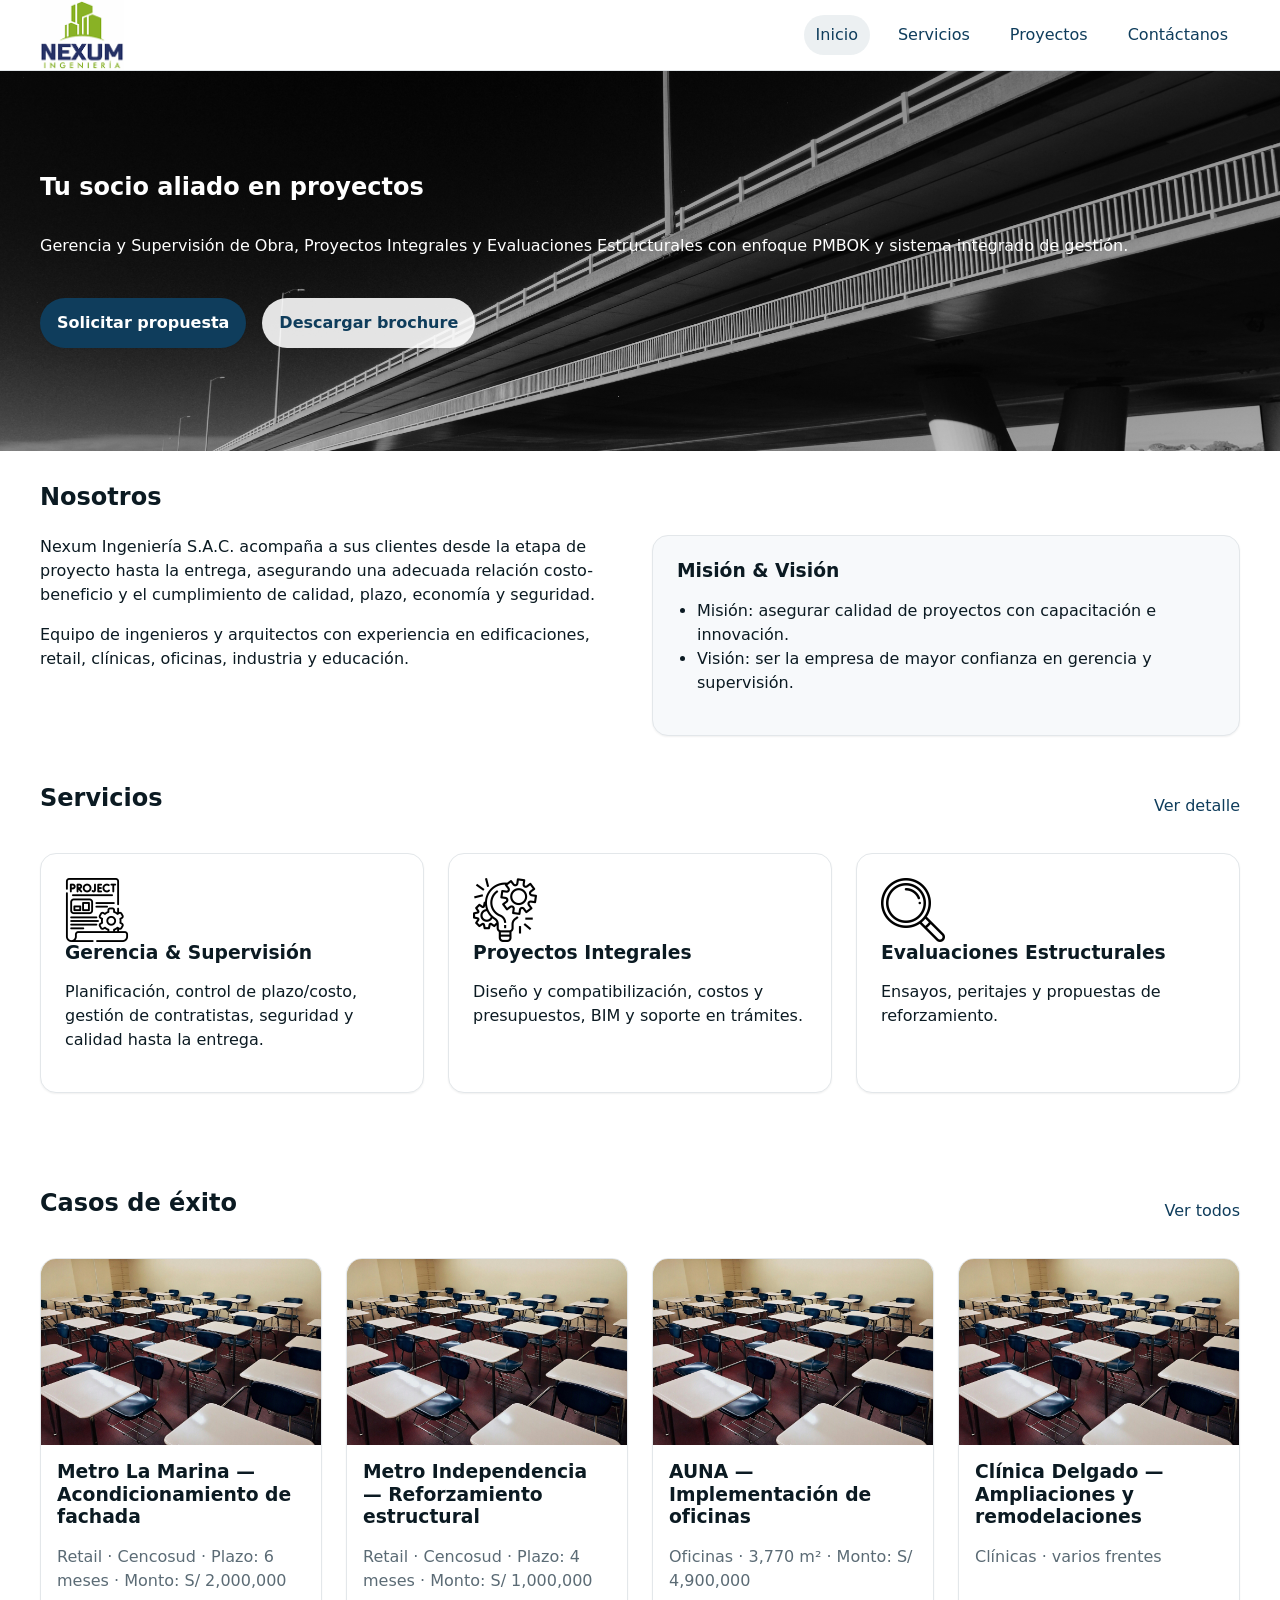
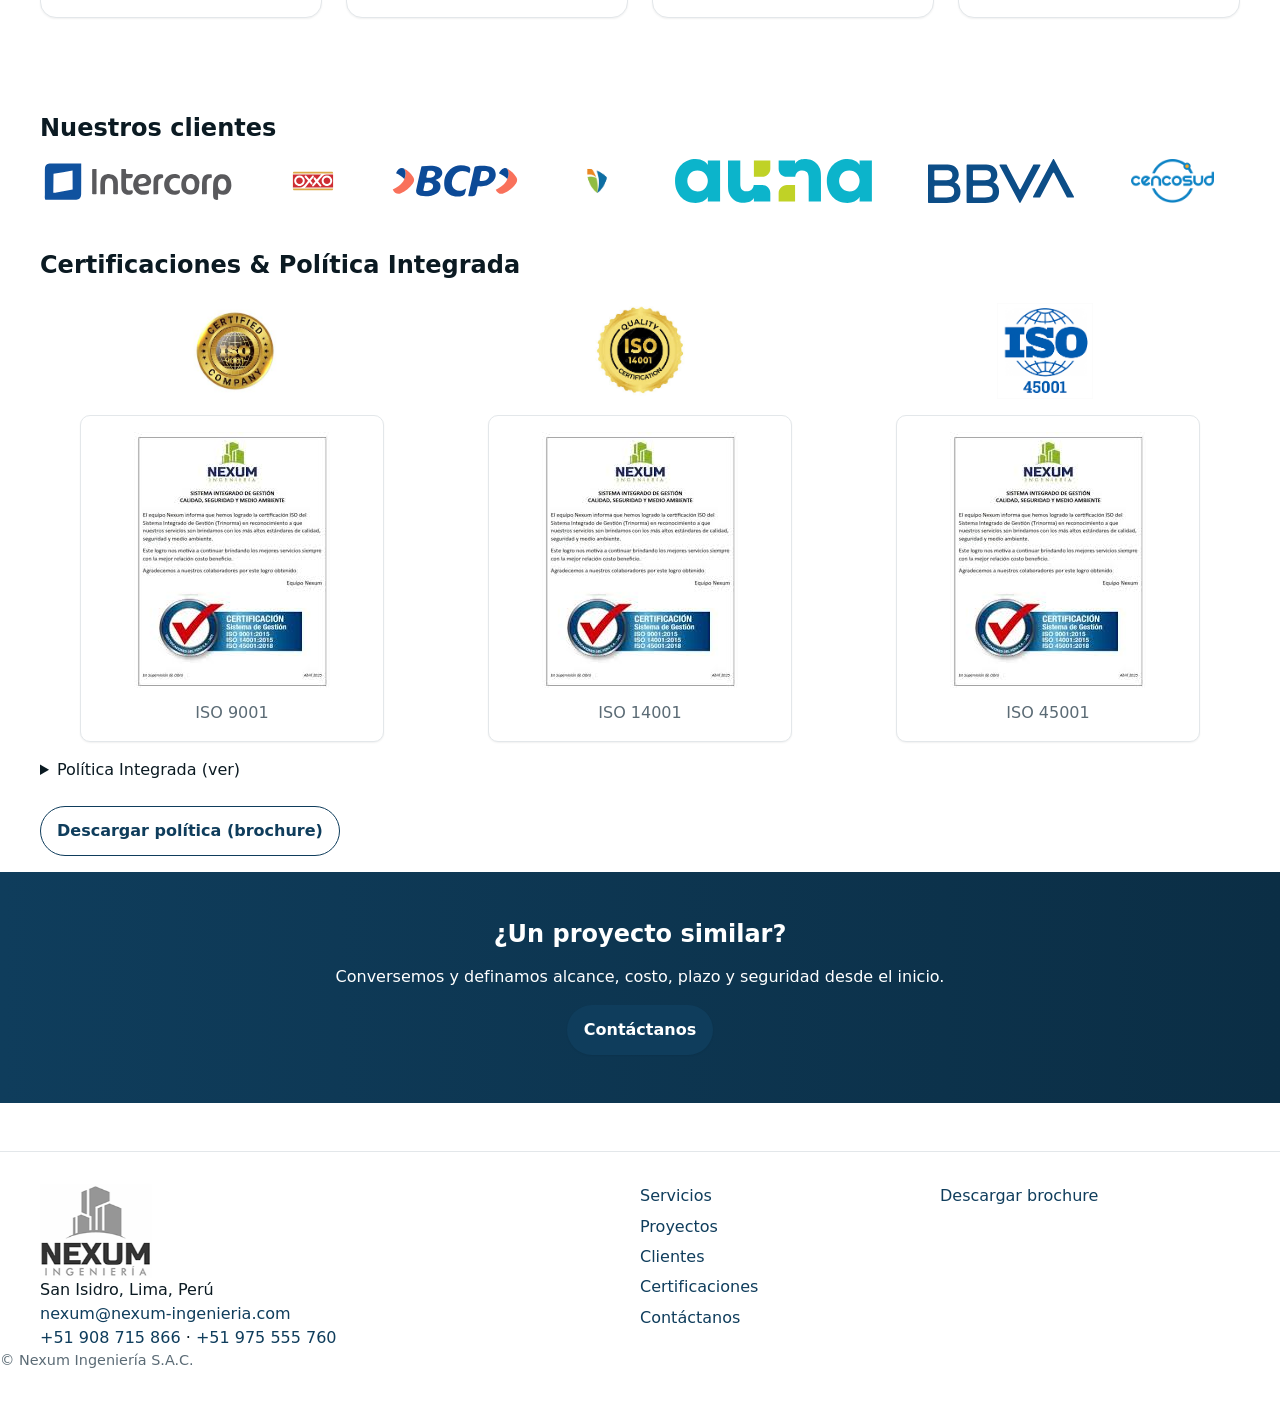
==== index.html @ af21a7df "version 1.0" ====
<!DOCTYPE html>
<html lang="es">
  <head>
    <meta charset="utf-8" />
    <title>
      Nexum Ingeniería | Gerencia de Proyectos y Supervisión de Obra
    </title>
    <meta name="viewport" content="width=device-width, initial-scale=1" />
    <meta
      name="description"
      content="Gerencia y Supervisión de Obra, Proyectos Integrales y Evaluaciones Estructurales. ISO 9001, 14001 y 45001."
    />
    <link rel="preload" href="assets/brand/logo-nexum.png" as="image" />
    <link rel="icon" href="assets/brand/logo_ico.png" type="image/png">
    <link rel="stylesheet" href="css/styles.css" />
  </head>
  <body>
    <!-- Header -->
    <header class="site-header">
      <div class="container flex flex--between flex--center">
        <a class="brand" href="index.html" aria-label="Inicio Nexum">
          <img
            src="assets/brand/logo-nexum.png"
            alt="Nexum Ingeniería"
            width="132"
            height="48"
            decoding="async"
          />
        </a>
        <button
          class="nav-toggle"
          aria-expanded="false"
          aria-controls="primary-nav"
          aria-label="Abrir menú"
        >
          <span class="nav-toggle__bar" aria-hidden="true"></span>
        </button>
        <nav id="primary-nav" class="site-nav" aria-label="Principal">
          <a href="index.html" aria-current="page">Inicio</a>
          <a href="pages/servicios.html">Servicios</a>
          <a href="pages/proyectos.html">Proyectos</a>
          <a class="cta" href="pages/contactanos.html">Contáctanos</a>
        </nav>
      </div>
    </header>

    <!-- HERO -->
    <section
      class="hero"
      style="--hero-bg: url('../assets/hero/obra-en-progreso-1920x1080.jpg')"
    >
      <div class="container hero__content">
        <h1>Tu socio aliado en proyectos</h1>
        <p>
          Gerencia y Supervisión de Obra, Proyectos Integrales y Evaluaciones
          Estructurales con enfoque PMBOK y sistema integrado de gestión.
        </p>
        <div class="hero__ctas flex flex--gap">
          <a
            class="btn primary"
            href="pages/contactanos.html"
            data-track="cta-contacto"
            >Solicitar propuesta</a
          >
          <a
            class="btn ghost"
            href="assets/brochure/Nexum_Brochure_2025.pdf"
            target="_blank"
            rel="noopener"
            >Descargar brochure</a
          >
        </div>
      </div>
    </section>

    <!-- NOSOTROS -->
    <section id="nosotros" class="container flow">
      <header class="section-hd"><h2>Nosotros</h2></header>
      <div class="grid grid--2 grid--sm-1 grid--gap">
        <article>
          <p>
            Nexum Ingeniería S.A.C. acompaña a sus clientes desde la etapa de
            proyecto hasta la entrega, asegurando una adecuada relación
            costo-beneficio y el cumplimiento de calidad, plazo, economía y
            seguridad.
          </p>
          <p>
            Equipo de ingenieros y arquitectos con experiencia en edificaciones,
            retail, clínicas, oficinas, industria y educación.
          </p>
        </article>
        <aside class="card soft">
          <h3>Misión & Visión</h3>
          <ul class="bullets">
            <li>
              Misión: asegurar calidad de proyectos con capacitación e
              innovación.
            </li>
            <li>
              Visión: ser la empresa de mayor confianza en gerencia y
              supervisión.
            </li>
          </ul>
        </aside>
      </div>
    </section>

    <!-- SERVICIOS -->
    <section class="services-summary">
      <div class="container">
        <header class="section-hd flex flex--between flex--center">
          <h2>Servicios</h2>
          <a class="more" href="pages/servicios.html">Ver detalle</a>
        </header>
        <div class="grid grid--cards-3 grid--gap">
          <article class="card">
            <img
              src="assets/icons/gerencia.png"
              alt=""
              width="64"
              height="64"
              loading="lazy"
              decoding="async"
            />
            <h3>Gerencia & Supervisión</h3>
            <p>
              Planificación, control de plazo/costo, gestión de contratistas,
              seguridad y calidad hasta la entrega.
            </p>
          </article>
          <article class="card">
            <img
              src="assets/icons/integrales.png"
              alt=""
              width="64"
              height="64"
              loading="lazy"
              decoding="async"
            />
            <h3>Proyectos Integrales</h3>
            <p>
              Diseño y compatibilización, costos y presupuestos, BIM y soporte
              en trámites.
            </p>
          </article>
          <article class="card">
            <img
              src="assets/icons/evaluaciones.png"
              alt=""
              width="64"
              height="64"
              loading="lazy"
              decoding="async"
            />
            <h3>Evaluaciones Estructurales</h3>
            <p>Ensayos, peritajes y propuestas de reforzamiento.</p>
          </article>
        </div>
      </div>
    </section>

    <!-- PROYECTOS DESTACADOS -->
    <section class="featured-projects">
      <div class="container">
        <header class="section-hd flex flex--between flex--center">
          <h2>Casos de éxito</h2>
          <a class="more" href="pages/proyectos.html">Ver todos</a>
        </header>
        <div
          class="grid grid--tiles-4 grid--sm-1 grid--gap"
          data-gallery="destacados"
        >
          <article class="tile">
            <img
              src="assets/proyectos/retail/metro-la-marina-1200x800.jpg"
              alt="Metro La Marina — Acondicionamiento de fachada (Cencosud)"
              loading="lazy"
              decoding="async"
            />
            <h3>Metro La Marina — Acondicionamiento de fachada</h3>
            <p>Retail · Cencosud · Plazo: 6 meses · Monto: S/ 2,000,000</p>
          </article>
          <article class="tile">
            <img
              src="assets/proyectos/retail/metro-independencia-1200x800.jpg"
              alt="Metro Independencia — Reforzamiento estructural (Cencosud)"
              loading="lazy"
              decoding="async"
            />
            <h3>Metro Independencia — Reforzamiento estructural</h3>
            <p>Retail · Cencosud · Plazo: 4 meses · Monto: S/ 1,000,000</p>
          </article>
          <article class="tile">
            <img
              src="assets/proyectos/oficinas/auna-multi-3770m2-1200x800.jpg"
              alt="AUNA — Implementación de oficinas, 3,770 m²"
              loading="lazy"
              decoding="async"
            />
            <h3>AUNA — Implementación de oficinas</h3>
            <p>Oficinas · 3,770 m² · Monto: S/ 4,900,000</p>
          </article>
          <article class="tile">
            <img
              src="assets/proyectos/clinicas/delgado-emergencia-1200x800.jpg"
              alt="Clínica Delgado — Ampliaciones y remodelaciones"
              loading="lazy"
              decoding="async"
            />
            <h3>Clínica Delgado — Ampliaciones y remodelaciones</h3>
            <p>Clínicas · varios frentes</p>
          </article>
        </div>
      </div>
    </section>

    <!-- CLIENTES -->
    <section id="clientes" class="clients">
      <div class="container">
        <h2>Nuestros clientes</h2>
        <div
          class="clients-rail"
          data-carousel="clients"
          aria-label="Carrusel de clientes"
        >
          <img
            src="assets/logos/intercorp.svg"
            alt="Intercorp"
            loading="lazy"
          />
          <img src="assets/logos/oxxo.svg" alt="OXXO" loading="lazy" />
          <img src="assets/logos/bcp.svg" alt="BCP" loading="lazy" />
          <img
            src="assets/logos/innova.png"
            alt="Innova Schools"
            loading="lazy"
          />
          <img src="assets/logos/auna.svg" alt="Auna" loading="lazy" />
          <img src="assets/logos/bbva.svg" alt="BBVA" loading="lazy" />
          <img src="assets/logos/cencosud.png" alt="Cencosud" loading="lazy" />
          <img src="assets/logos/unacem.jpeg" alt="UNACEM" loading="lazy" />
          <img src="assets/logos/menzies.svg" alt="Menzies" loading="lazy" />
        </div>
      </div>
    </section>

    <!-- CERTIFICACIONES -->
    <section id="certificaciones" class="container">
      <header class="section-hd">
        <h2>Certificaciones & Política Integrada</h2>
      </header>

      <div class="iso-badges flex flex--wrap flex--gap">
        <img
          src="assets/iso/iso-9001.jpg"
          alt="ISO 9001 — Gestión de la Calidad"
          width="96"
          height="96"
          loading="lazy"
        />
        <img
          src="assets/iso/iso-14001.jpg"
          alt="ISO 14001 — Gestión Ambiental"
          width="96"
          height="96"
          loading="lazy"
        />
        <img
          src="assets/iso/iso-45001.png"
          alt="ISO 45001 — Seguridad y Salud en el Trabajo"
          width="96"
          height="96"
          loading="lazy"
        />
      </div>

      <div
        class="grid grid--3 grid--sm-1 grid--gap certs-grid"
        aria-label="Certificados"
      >
        <figure class="cert">
          <img
            src="assets/certificados/cert-iso9001-1000x1400.jpg"
            alt="Certificado ISO 9001 — Supervisión de Obra"
            loading="lazy"
            decoding="async"
          />
          <figcaption>ISO 9001</figcaption>
        </figure>
        <figure class="cert">
          <img
            src="assets/certificados/cert-iso14001-1000x1400.jpg"
            alt="Certificado ISO 14001 — Supervisión de Obra"
            loading="lazy"
            decoding="async"
          />
          <figcaption>ISO 14001</figcaption>
        </figure>
        <figure class="cert">
          <img
            src="assets/certificados/cert-iso45001-1000x1400.jpg"
            alt="Certificado ISO 45001 — Supervisión de Obra"
            loading="lazy"
            decoding="async"
          />
          <figcaption>ISO 45001</figcaption>
        </figure>
      </div>

      <details class="accordion" data-accordion="politica">
        <summary>Política Integrada (ver)</summary>
        <div class="flow">
          <p>
            <strong>Calidad:</strong> servicios que satisfacen requisitos de
            calidad, costo y plazo; mejora continua y capacitación.
          </p>
          <p>
            <strong>Seguridad y Salud:</strong> ambientes de trabajo seguros,
            prevención de riesgos y cumplimiento normativo.
          </p>
          <p>
            <strong>Medio Ambiente:</strong> gestión de impactos y prácticas
            responsables en obra.
          </p>
        </div>
      </details>
      <p class="mt-2">
        <a
          class="btn ghost"
          href="assets/brochure/Nexum_Brochure_2025.pdf"
          target="_blank"
          rel="noopener"
          >Descargar política (brochure)</a
        >
      </p>
    </section>

    <!-- CTA -->
    <section class="cta-band">
      <div class="container flex flex--column flex--center">
        <h2>¿Un proyecto similar?</h2>
        <p>
          Conversemos y definamos alcance, costo, plazo y seguridad desde el
          inicio.
        </p>
        <a class="btn primary" href="pages/contactanos.html">Contáctanos</a>
      </div>
    </section>

    <!-- Footer -->
    <footer class="site-footer">
      <div class="container grid grid--footer">
        <div>
          <img
            src="assets/brand/logo-nexum-mono.png"
            alt="Nexum Ingeniería"
            width="112"
            height="40"
            loading="lazy"
            decoding="async"
          />
          <p>San Isidro, Lima, Perú</p>
          <p>
            <a href="mailto:nexum@nexum-ingenieria.com"
              >nexum@nexum-ingenieria.com</a
            >
          </p>
          <p>
            <a href="tel:+51908715866">+51 908 715 866</a> ·
            <a href="tel:+51975555760">+51 975 555 760</a>
          </p>
        </div>
        <nav aria-label="Secundario" class="footer__links">
          <a href="pages/servicios.html">Servicios</a>
          <a href="pages/proyectos.html">Proyectos</a>
          <a href="#clientes">Clientes</a>
          <a href="#certificaciones">Certificaciones</a>
          <a href="pages/contactanos.html">Contáctanos</a>
        </nav>
        <div class="footer__legal">
          <a
            href="assets/brochure/Nexum_Brochure_2025.pdf"
            target="_blank"
            rel="noopener"
            >Descargar brochure</a
          >
        </div>
      </div>
      <p class="small">© Nexum Ingeniería S.A.C.</p>
    </footer>

    <script src="js/app.js" defer></script>
  </body>
</html>
---- css/styles.css ----
/* Variables */
:root{
  --brand:#0f3d5c;
  --brand-2:#0b2e45;
  --accent:#f59e0b;
  --ink:#0b1a22;
  --muted:#5b6b75;
  --line:#e3e7ea;
  --bg:#ffffff;
  --surface:#f7f9fb;

  --radius:16px;
  --radius-sm:10px;

  --space-1:.25rem;
  --space-2:.5rem;
  --space-3:.75rem;
  --space-4:1rem;
  --space-5:1.5rem;
  --space-6:2rem;
  --space-8:3rem;

  --shadow-sm:0 1px 2px rgba(0,0,0,.06);
  --shadow:0 6px 18px rgba(0,0,0,.08);

  --maxw:1200px;
}

/* Header: reducir logo */
:root{ --logo-size: 70px; }
.site-header .brand img{
  height: var(--logo-size);
  width: auto;
  max-height: var(--logo-size);
}

/* Reset */
*,
*::before,
*::after{ box-sizing:border-box; }
html{ scroll-behavior:smooth; }
body{
  margin:0;
  font-family:ui-sans-serif, system-ui, -apple-system, "Segoe UI", Roboto, "Helvetica Neue", Arial, "Noto Sans", "Liberation Sans", "Apple Color Emoji","Segoe UI Emoji";
  color:var(--ink);
  background:var(--bg);
  line-height:1.5;
  -webkit-font-smoothing:antialiased;
  -moz-osx-font-smoothing:grayscale;
}
img,svg,video{ max-width:100%; height:auto; display:block; }
a{ color:var(--brand); text-decoration:none; }
a:hover{ text-decoration:underline; }
button{ cursor:pointer; font:inherit; }
ul,ol{ padding-left:1.25rem; }
h1,h2,h3{ line-height:1.2; margin:0 0 var(--space-4); }
p{ margin:0 0 var(--space-4); }

/* Utilidades de layout */
.container{ width:min(100% - 2*var(--space-4), var(--maxw)); margin-inline:auto; }
.flex{ display:flex; }
.flex--center{ align-items:center; }
.flex--between{ justify-content:space-between; }
.flex--wrap{ flex-wrap:wrap; }
.flex--column{ flex-direction:column; }
.flex--gap{ gap:var(--space-4); }

.grid{ display:grid; }
.grid--gap{ gap:var(--space-5); }
.grid--auto-fit{ grid-template-columns:repeat(auto-fit,minmax(120px,1fr)); }
.grid--cards-3{ grid-template-columns:repeat(auto-fit,minmax(280px,1fr)); }
.grid--tiles-4{ grid-template-columns:repeat(auto-fit,minmax(240px,1fr)); }

/* Grids responsivos */
.grid--2{ grid-template-columns:1fr; }
.grid--3{ grid-template-columns:1fr; }
.grid--filters{ grid-template-columns:1fr; }
.grid--timeline{ grid-template-columns:1fr; }
.grid--contact{ grid-template-columns:1fr; align-items:start; }
.grid--footer{ grid-template-columns:1fr; align-items:start; }

/* Tipografía y micro utilidades */
.small{ font-size:.9rem; color:var(--muted); }
.center{ text-align:center; }
.mt-2{ margin-top:var(--space-5); }
.visually-hidden{
  position:absolute !important; width:1px; height:1px; padding:0; margin:-1px; overflow:hidden; clip:rect(0,0,0,0); white-space:nowrap; border:0;
}

/* Botones */
.btn{
  display:inline-flex; align-items:center; justify-content:center;
  padding:.75rem 1rem; border-radius:999px; border:1px solid transparent;
  font-weight:600; text-decoration:none; transition:.2s ease;
}
.btn.primary{ background:var(--brand); color:#fff; box-shadow:var(--shadow-sm); }
.btn.primary:hover{ filter:brightness(.95); text-decoration:none; }
.btn.ghost{ background:transparent; border-color:var(--brand); color:var(--brand); }
.btn.ghost:hover{ background:rgba(15,61,92,.06); text-decoration:none; }

/* Tarjetas */
.card{
  background:var(--bg); border:1px solid var(--line); border-radius:var(--radius); padding:var(--space-5);
  box-shadow:var(--shadow-sm);
}
.card.soft{ background:var(--surface); }

/* Header */
.site-header{
  position:sticky; top:0; z-index:50; background:#fff; border-bottom:1px solid var(--line);
}
.site-nav{ display:flex; gap:var(--space-4); align-items:center; }
.site-nav a{ padding:.5rem .75rem; border-radius:999px; }
.site-nav a[aria-current="page"]{ background:rgba(15,61,92,.08); }
.brand img{ display:block; }

/* Toggle móvil */
.nav-toggle{
  display:none; width:44px; height:44px; border:0; background:transparent; position:relative;
}
.nav-toggle__bar,
.nav-toggle__bar::before,
.nav-toggle__bar::after{
  content:""; position:absolute; left:50%; translate:-50% 0; width:24px; height:2px; background:var(--ink); transition:.2s;
}
.nav-toggle__bar{ top:50%; }
.nav-toggle__bar::before{ top:-7px; }
.nav-toggle__bar::after{ top:7px; }

/* Hero */
.hero{
  position:relative; color:#fff; padding:clamp(4rem, 8vw, 8rem) 0;
  background:linear-gradient(180deg, rgba(0,0,0,.45), rgba(0,0,0,.25)), center/cover no-repeat var(--hero-bg, none);
}
.hero__content{ display:grid; gap:var(--space-4); }
.hero__ctas{ margin-top:var(--space-2); }

/* Page hero */
.page-hero{
  position:relative; color:#fff; padding:clamp(3rem,6vw,5rem) 0;
  background:linear-gradient(180deg, rgba(0,0,0,.45), rgba(0,0,0,.25)), center/cover no-repeat var(--hero-bg, none);
}

/* Secciones y encabezados */
.section-hd{ margin-bottom:var(--space-5); }
.services-summary{ padding:var(--space-8) 0; }
.featured-projects{ padding:var(--space-8) 0; }
.clients{ padding:var(--space-8) 0; }
.cta-band{
  background:linear-gradient(90deg, var(--brand), var(--brand-2)); color:#fff; padding:var(--space-8) 0; text-align:center;
}

/* Lista de logos */
.logos img{ max-height:48px; justify-self:center; filter:grayscale(20%); opacity:.9; }

/* Badges ISO y certificados */
.inline-badges{ list-style:none; padding:0; margin:0; display:flex; gap:var(--space-4); align-items:center; }
.certs-grid .cert{ background:#fff; border:1px solid var(--line); border-radius:var(--radius-sm); padding:var(--space-4); box-shadow:var(--shadow-sm); }
.certs-grid figcaption{ margin-top:.5rem; text-align:center; color:var(--muted); }

/* Tabs */
.tabs{ display:grid; gap:var(--space-5); padding:var(--space-8) 0; }
.tabs__nav{ gap:var(--space-3); }
.tabs__nav button{
  padding:.6rem 1rem; border-radius:999px; border:1px solid var(--line); background:#fff; color:var(--ink);
}
.tabs__nav button[aria-selected="true"]{ background:var(--brand); border-color:var(--brand); color:#fff; }
.tab{ display:none; }
.tab.is-active{ display:block; }

/* Timeline */
.timeline{
  list-style:none;
  padding:0;
  margin:0;
  display:grid;
  gap:var(--space-5);
  counter-reset:step;
}
.timeline li{
  position:relative;
  padding: var(--space-4) var(--space-5) var(--space-4) calc(var(--space-5) + 2.4rem);
  background:#fff;
  border:1px solid var(--line);
  border-radius:var(--radius-sm);
  box-shadow:var(--shadow-sm);
}
.timeline li::before{
  counter-increment:step; content:counter(step);
  position:absolute;
  left: var(--space-5);
  top: calc(var(--space-4) + 2px);
  width:1.6rem; height:1.6rem; border-radius:999px;
  background:var(--brand); color:#fff; font-weight:700; font-size:.9rem;
  display:grid; place-items:center;
}

/* Tiles y cards de proyectos */
.tile{
  background:#fff; border:1px solid var(--line); border-radius:var(--radius); overflow:hidden; box-shadow:var(--shadow-sm);
}
.tile h3{ margin:var(--space-4); }
.tile p{ margin:0 var(--space-4) var(--space-5); color:var(--muted); }

.projects-grid .project-card{
  background:#fff; border:1px solid var(--line); border-radius:var(--radius); overflow:hidden; box-shadow:var(--shadow-sm);
}
.project-card__body{ padding:var(--space-5); }
.meta{ list-style:none; padding:0; margin:var(--space-3) 0 0; display:grid; gap:.25rem; color:var(--muted); font-size:.95rem; }

/* Filtros */
.filters{ padding-block:var(--space-6); border-bottom:1px solid var(--line); }
.filter-search input{
  width:100%; padding:.8rem 1rem; border:1px solid var(--line); border-radius:999px; background:#fff;
}
.pills{ display:flex; gap:.5rem; flex-wrap:wrap; }
.pills button{
  padding:.5rem .9rem; border-radius:999px; border:1px solid var(--line); background:#fff; color:var(--ink);
}
.pills button[aria-pressed="true"],
.pills button.active{ background:var(--brand); border-color:var(--brand); color:#fff; }
.filters__label{ font-weight:700; margin-bottom:.5rem; color:var(--muted); }
.pills--service button{ min-width:11rem; justify-content:center; }

/* Grilla de proyectos: compactar filas */
.projects-grid{ grid-auto-flow: row dense; }

/* Formularios */
.contact__form{ display:grid; gap:var(--space-4); }
.contact__form fieldset{ border:0; padding:0; margin:0; display:grid; gap:var(--space-4); }
.contact__form legend{ font-weight:700; margin-bottom:.25rem; }
label{ display:grid; gap:.35rem; font-weight:600; }
input:not([type="checkbox"]), select, textarea{
  padding:.8rem 1rem; border:1px solid var(--line); border-radius:.75rem; background:#fff; color:var(--ink);
}
input:focus,select:focus,textarea:focus{ outline:2px solid color-mix(in srgb, var(--brand) 35%, transparent); border-color:var(--brand); }
.consent{ align-items:center; gap:.5rem; font-weight:500; }
.form-actions{ margin-top:.5rem; }
.form-success{
  border:1px solid #20a35c33; background:#20a35c12; color:#216e48; padding:var(--space-4); border-radius:.75rem; box-shadow:var(--shadow-sm);
}

/* Footer */
.site-footer{ border-top:1px solid var(--line); padding:var(--space-6) 0; background:#fff; }
.footer__links{ display:grid; gap:.4rem; }

/* Secciones */
.flow > * + *{ margin-top:var(--space-4); }

/* Responsive */
@media (max-width:960px){
  .site-nav{ display:none; position:absolute; inset:calc(100% + 1px) var(--space-4) auto var(--space-4);
    background:#fff; border:1px solid var(--line); border-radius:var(--radius); padding:var(--space-4);
    box-shadow:var(--shadow);
    grid-template-columns:1fr; gap:.25rem;
  }
  .nav-toggle{ display:block; }
  .nav-toggle[aria-expanded="true"] + .site-nav{ display:grid; }
}

@media (min-width:700px){
  .grid--2{ grid-template-columns:repeat(2,minmax(0,1fr)); }
  .grid--filters{ grid-template-columns:1fr 1fr; }
  .grid--contact{ grid-template-columns:1fr 1.2fr; }
}

@media (min-width:960px){
  .grid--3{ grid-template-columns:repeat(3,minmax(0,1fr)); }
  .grid--timeline{ grid-template-columns:repeat(2,minmax(0,1fr)); }
  .grid--footer{ grid-template-columns:2fr 1fr 1fr; }
  .grid--filters > div + div{ margin-left:var(--space-8); }
}

@media (max-width:480px){
  .timeline li{
    padding-left: calc(var(--space-5) + 2.8rem);
  }
  .timeline li::before{
    top: calc(var(--space-4) + 1px);
  }
}

/* Animaciones suaves */
[data-reveal="scroll"] > *{ opacity:0; transform:translateY(8px); transition:.4s ease; }
[data-reveal="scroll"].in-view > *{ opacity:1; transform:none; }

/* CTA legible sobre fotos */
.hero .btn.ghost,
.page-hero .btn.ghost{
  background: rgb(255 255 255 / 88%);
  border-color: transparent;
  color: var(--brand);
  text-decoration: none;
}
.hero .btn.ghost:hover,
.page-hero .btn.ghost:hover{
  background: #fff;
}

/* Separación vertical global del contenido */
.hero, .page-hero{ margin-bottom: var(--space-6); }
main, main.container{ padding-bottom: var(--space-8); }

/* Footer: separarlo del contenido */
.site-footer{ margin-top: var(--space-8); }
.site-footer > *{
  width: min(100% - 2*var(--space-4), var(--maxw));
  margin-inline: auto;
}
.site-footer p{ margin: 0; }

/* Certificaciones: centrar imagen y texto */
#certificaciones .card{ 
  text-align: center;
}

#certificaciones img{
  display: block;
  margin-inline: auto;
  max-width: 90%;
  max-height: 280px;
  height: auto;
  object-fit: contain;
}

#certificaciones figcaption,
#certificaciones .card h4{ 
  margin-top: .75rem;
}

/* Asegura un alto consistente y buen recorte */
.project-card img{
  width:100%;
  aspect-ratio: 3 / 2;
  object-fit: cover;
  background:#f2f5f8;
}


/* Carrusel de logos */
[data-carousel="clients"]{
  display: flex;
  flex-wrap: nowrap;
  gap: clamp(28px, 5vw, 56px);
  align-items: center;
  overflow: hidden;
  -webkit-overflow-scrolling: touch;
}

[data-carousel="clients"] > *{
  flex: 0 0 auto;
}

[data-carousel="clients"] img{
  height: clamp(28px, 5vw, 44px);
  width: auto;
  object-fit: contain;
  filter: none;
  opacity: .95;
  transition: transform .2s ease, opacity .2s ease;
}

[data-carousel="clients"] img:hover{
  transform: scale(1.04);
  opacity: 1;
}

/* consent */
label.consent{
  display:flex;
  gap:.5rem;
  align-items:flex-start;
  font-weight:500;
}

/* checkbox */
label.consent input[type="checkbox"]{
  appearance:auto;
  width:1.1rem;
  height:1.1rem;
  margin-top:.2rem;
  padding:0;
  border:0;
  accent-color: var(--brand);
}

input[type="checkbox"]{ width:auto !important; }
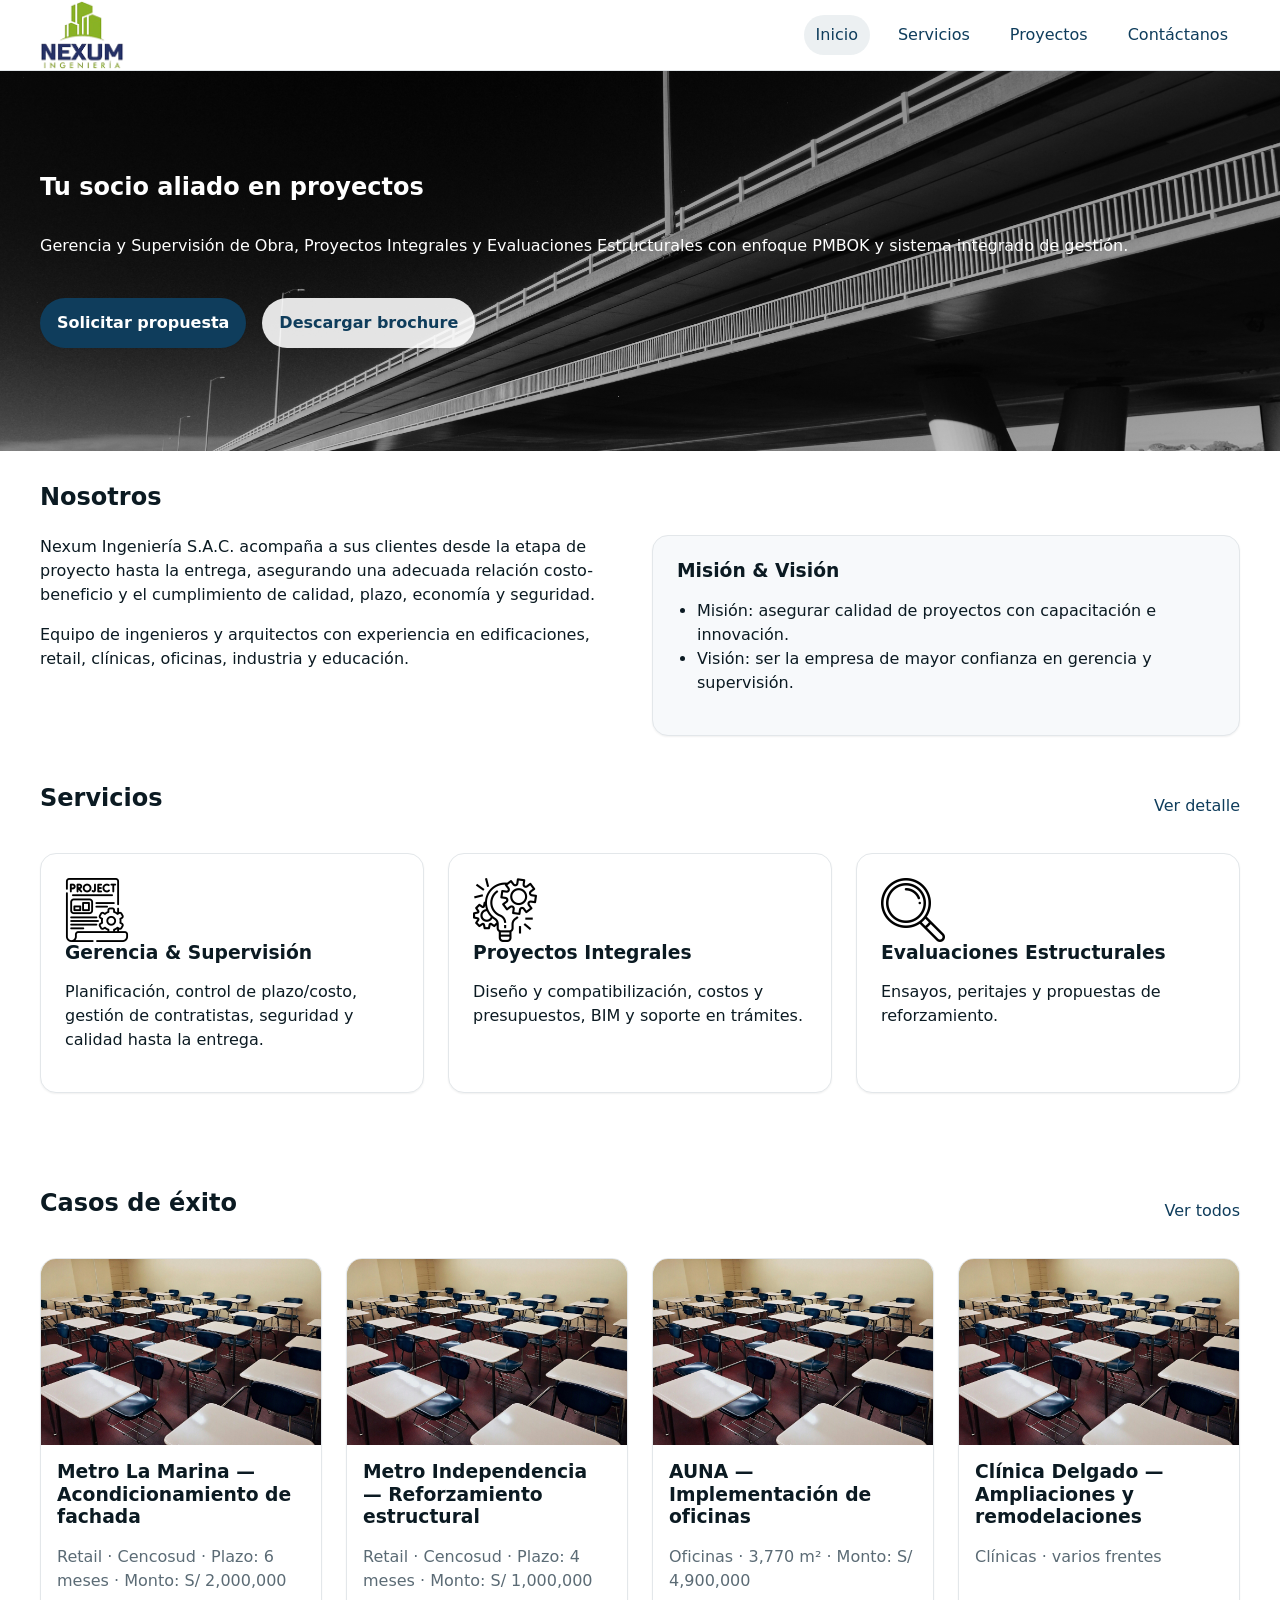
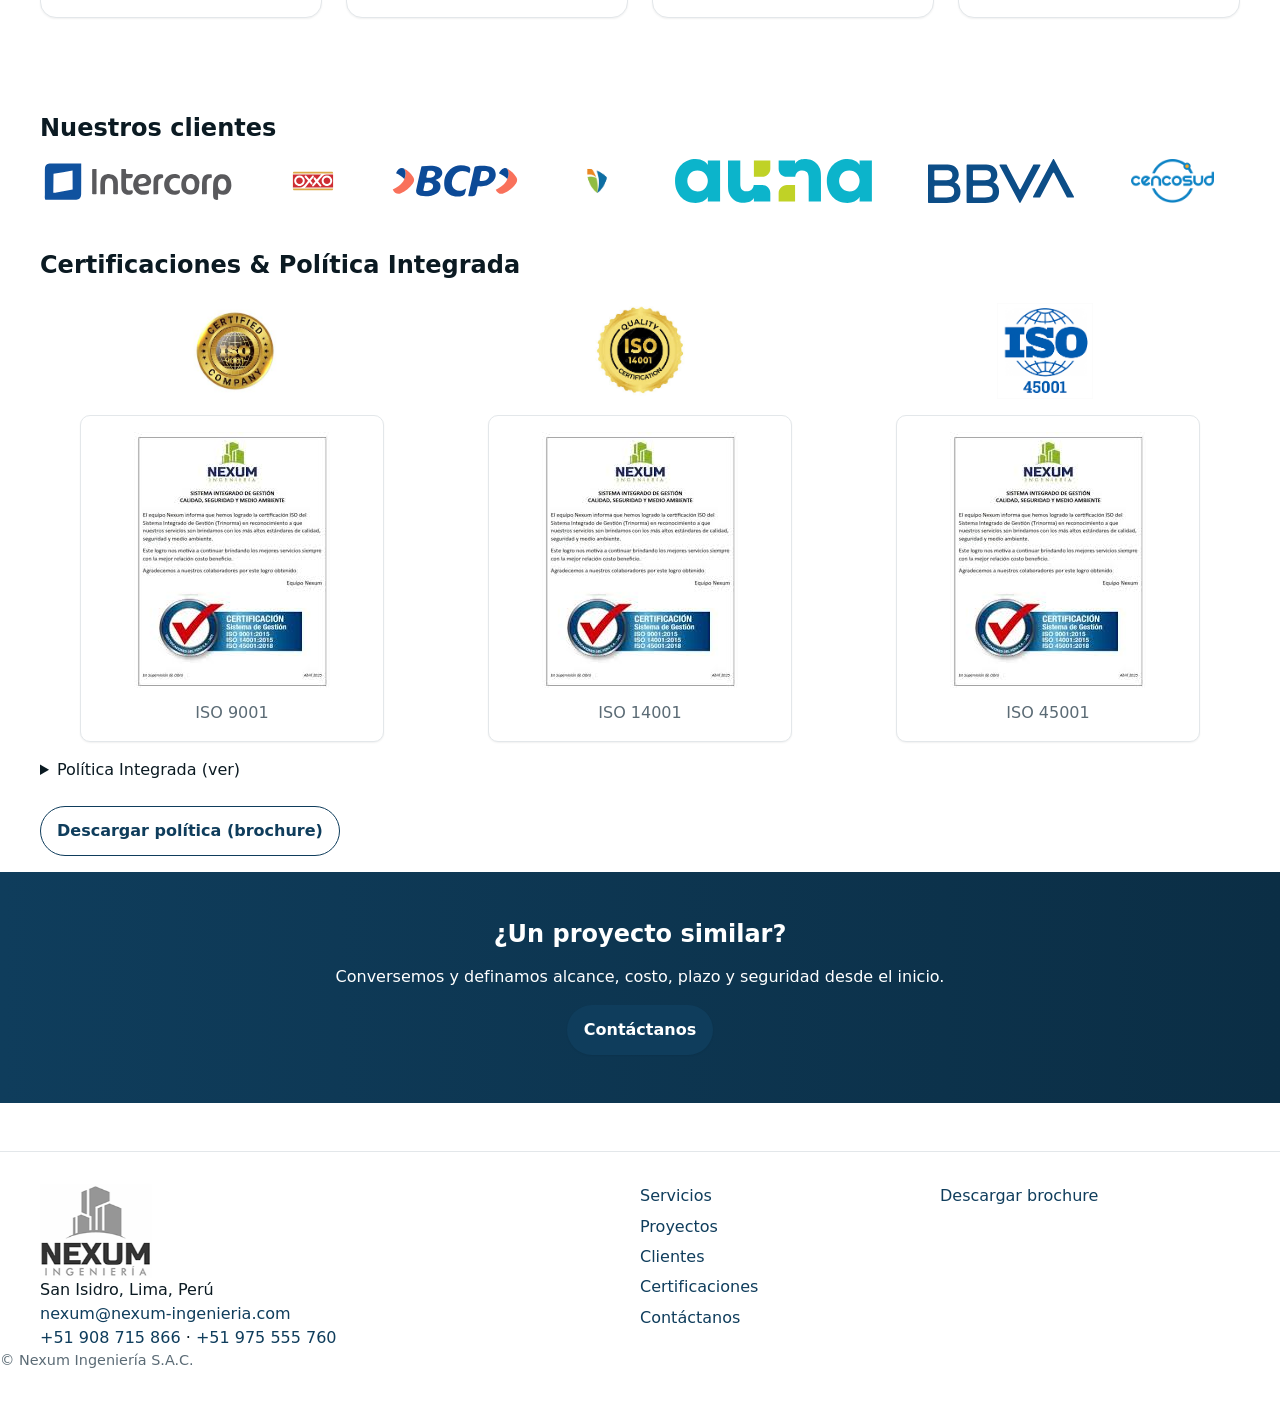
==== commit bd48e58b: "Update logo source in index.html" ====
--- a/index.html
+++ b/index.html
@@ -10,7 +10,7 @@
       name="description"
       content="Gerencia y Supervisión de Obra, Proyectos Integrales y Evaluaciones Estructurales. ISO 9001, 14001 y 45001."
     />
-    <link rel="preload" href="assets/brand/logo-nexum.png" as="image" />
+    <link rel="preload" href="assets/brand/logo_ico.png" as="image" />
     <link rel="icon" href="assets/brand/logo_ico.png" type="image/png">
     <link rel="stylesheet" href="css/styles.css" />
   </head>
@@ -20,7 +20,7 @@
       <div class="container flex flex--between flex--center">
         <a class="brand" href="index.html" aria-label="Inicio Nexum">
           <img
-            src="assets/brand/logo-nexum.png"
+            src="assets/brand/logo_ico.png"
             alt="Nexum Ingeniería"
             width="132"
             height="48"
